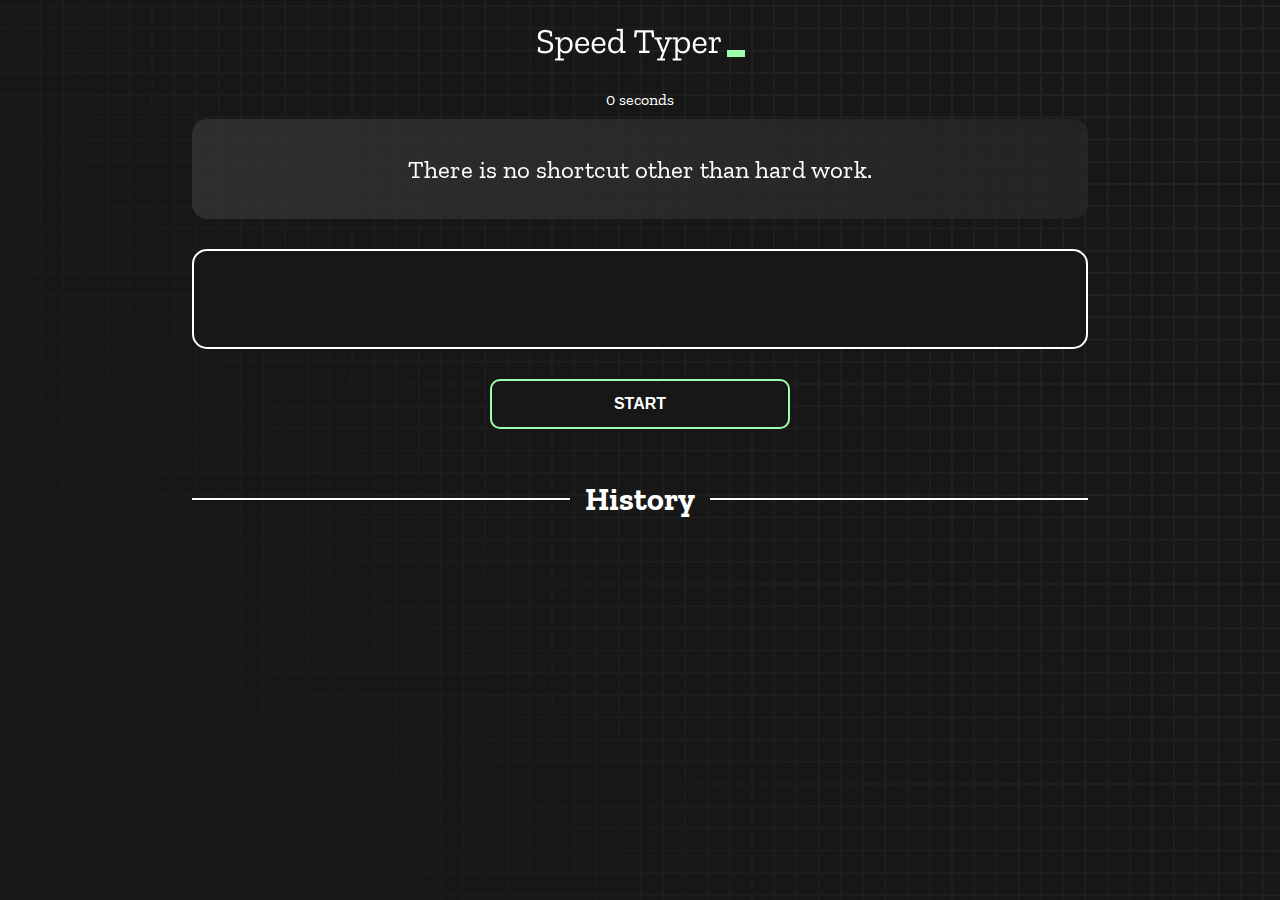
==== index.html @ 82f82e29 "Initial commit" ====
<!DOCTYPE html>
<html lang="en">
  <head>
    <meta charset="UTF-8" />
    <meta http-equiv="X-UA-Compatible" content="IE=edge" />
    <meta name="viewport" content="width=device-width, initial-scale=1.0" />
    <title>Speed Monster</title>
    <link rel="stylesheet" href="styles.css" />
    <link rel="preconnect" href="https://fonts.googleapis.com" />
    <link rel="preconnect" href="https://fonts.gstatic.com" crossorigin />
    <link
      href="https://fonts.googleapis.com/css2?family=Zilla+Slab:wght@300;400;500&display=swap"
      rel="stylesheet"
    />
  </head>
  <body>
    <h1 class="title"><img src="./logo.png" /></h1>
    <div id="show-time">0 seconds</div>

    <div class="box-container">
      <div id="question"></div>

      <div id="display" class="inactive"></div>

      <div class="buttons">
        <button id="starts">START</button>
      </div>

      <div class="divider-container">
        <div class="line"></div>
        <h1 class="title2">History</h1>
        <div class="line"></div>
      </div>
      <div id="histories"></div>
    </div>

    <div id="countdown"></div>
    <div id="modal-background" class="hidden"></div>
    <div id="result" class="hidden"></div>

    <script src="./history.js"></script>
    <script src="./script.js"></script>
  </body>
</html>
---- styles.css ----
* {
  padding: 0;
  margin: 0;
  box-sizing: border-box;
}

body {
  background-image: url("./bg.png");
  background-size: cover;
  background-position: left top;
  font-family: "Zilla Slab", serif;
}

.box-container {
  width: 70%;
  margin: 0 auto;
}

#question {
  height: 100px;
  display: flex;
  align-items: center;
  justify-content: center;
  color: white;
  font-size: 25px;
  border-radius: 15px;
  background: rgb(255, 255, 255);
  background: linear-gradient(
    92.49deg,
    rgba(255, 255, 255, 0.1) 0.18%,
    rgba(255, 255, 255, 0.05) 99.85%
  );
  backdrop-filter: blur(5px);
  margin-bottom: 30px;
}

#display {
  height: 100px;
  display: flex;
  flex-wrap: wrap;
  align-items: center;
  padding-left: 5rem;
  color: white;
  font-size: 32px;
  background-color: #171717;
  border: 2px solid #9dffad;
  border-radius: 15px;
}

#countdown {
  position: fixed;
  height: 100vh;
  width: 100vw;
  background-color: rgba(0, 0, 0, 0.8);
  top: 0;
  left: 0;
  display: flex;
  align-items: center;
  justify-content: center;
  font-size: 3rem;
  color: white;
  display: none;
}
#result {
  position: fixed;
  top: 10%; 
  left: 10%;
  transform: translate(-50%, -50%);
  height: 250px;
  width: 400px;
  background-color: #171717;
  border-radius: 15px;
  border: 2px solid #9dffad;
  color: white;
  text-align: center;
  padding: 2rem;
}
#show-time{
  text-align: center;
  color: white;
  margin: 10px 0;
}

.green {
  color: #9dffad;
}
.red {
  color: #eb6565;
}
.bold {
  font-weight: 700;
}
.inactive {
  border: 2px solid white !important;
}
.hidden {
  display: none;
}
.title {
  text-align: center;
  color: white;
  margin: 20px 0;
}

.divider-container {
  height: 80px;
  display: flex;
  justify-content: center;
  align-items: center;
  gap: 15px;
  margin: 0 auto;
}

.line {
  height: 2px;
  background: white;
  width: 100%;
}

.title2 {
  color: white;
  display: block;
}

.buttons {
  display: flex;
  justify-content: center;
  margin: 30px 0;
}
button {
  padding: 10px 20px;
  border: none;
  font-size: 16px;
  font-weight: bold;
  width: 300px;
  height: 50px;
  color: white;
  background-color: #171717;
  border-radius: 10px;
  border: 2px solid #9dffad;
  cursor: pointer;
}

#histories {
  display: flex;
  flex-wrap: wrap;
  justify-content: space-around;
}

.card {
  width: 100%;
  height: 100%;
  padding: 50px;
  display: flex;
  justify-content: space-between;
  align-items: center;
  padding: 20px 30px;
  color: white;
  border-radius: 15px;
  background: rgb(255, 255, 255);
  background: linear-gradient(
    92.49deg,
    rgba(255, 255, 255, 0.1) 0.18%,
    rgba(255, 255, 255, 0.05) 99.85%
  );
  backdrop-filter: blur(5px);
  margin-bottom: 30px;
}

#modal-background {
  background: rgb(255, 255, 255);
  background: linear-gradient(
    92.49deg,
    rgba(255, 255, 255, 0.1) 0.18%,
    rgba(255, 255, 255, 0.05) 99.85%
  );
  backdrop-filter: blur(5px);
  height: 100vh;
  width: 100%;
  position: fixed;
  top: 0;
}

@media only screen and (max-width: 700px) {
  .box-container {
    padding: 0 20px;
    width: 100%;
  }
  .card {
    flex-direction: column;
  }
}
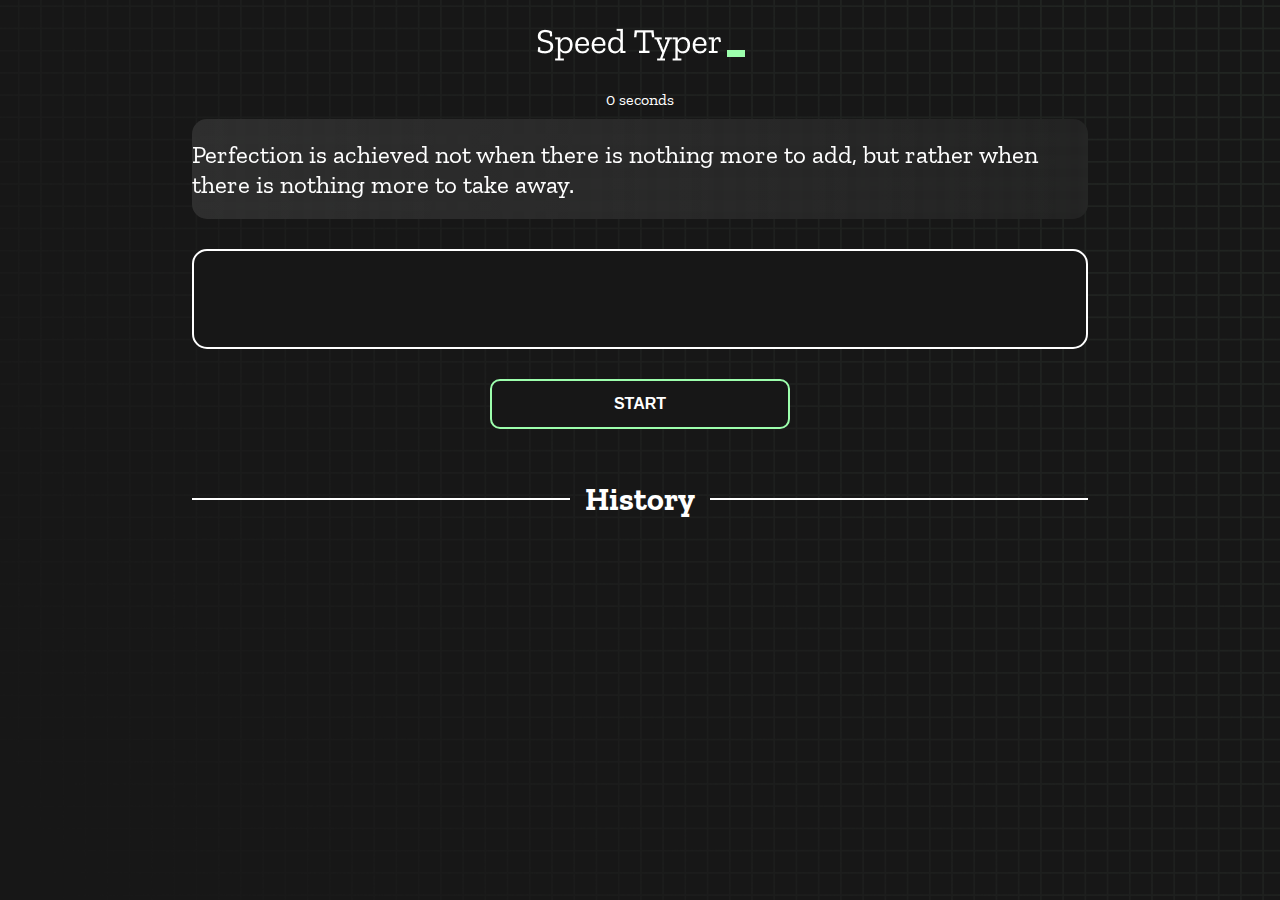
==== commit 71f720de: "start button fixed" ====
--- a/index.html
+++ b/index.html
@@ -1,44 +1,44 @@
 <!DOCTYPE html>
 <html lang="en">
-  <head>
-    <meta charset="UTF-8" />
-    <meta http-equiv="X-UA-Compatible" content="IE=edge" />
-    <meta name="viewport" content="width=device-width, initial-scale=1.0" />
-    <title>Speed Monster</title>
-    <link rel="stylesheet" href="styles.css" />
-    <link rel="preconnect" href="https://fonts.googleapis.com" />
-    <link rel="preconnect" href="https://fonts.gstatic.com" crossorigin />
-    <link
-      href="https://fonts.googleapis.com/css2?family=Zilla+Slab:wght@300;400;500&display=swap"
-      rel="stylesheet"
-    />
-  </head>
-  <body>
-    <h1 class="title"><img src="./logo.png" /></h1>
-    <div id="show-time">0 seconds</div>
 
-    <div class="box-container">
-      <div id="question"></div>
+<head>
+  <meta charset="UTF-8" />
+  <meta http-equiv="X-UA-Compatible" content="IE=edge" />
+  <meta name="viewport" content="width=device-width, initial-scale=1.0" />
+  <title>Speed Monster</title>
+  <link rel="stylesheet" href="styles.css" />
+  <link rel="preconnect" href="https://fonts.googleapis.com" />
+  <link rel="preconnect" href="https://fonts.gstatic.com" crossorigin />
+  <link href="https://fonts.googleapis.com/css2?family=Zilla+Slab:wght@300;400;500&display=swap" rel="stylesheet" />
+</head>
 
-      <div id="display" class="inactive"></div>
+<body>
+  <h1 class="title"><img src="./logo.png" /></h1>
+  <div id="show-time">0 seconds</div>
 
-      <div class="buttons">
-        <button id="starts">START</button>
-      </div>
+  <div class="box-container">
+    <div id="question"></div>
 
-      <div class="divider-container">
-        <div class="line"></div>
-        <h1 class="title2">History</h1>
-        <div class="line"></div>
-      </div>
-      <div id="histories"></div>
+    <div id="display" class="inactive"></div>
+
+    <div class="buttons">
+      <button id="start">START</button>
     </div>
 
-    <div id="countdown"></div>
-    <div id="modal-background" class="hidden"></div>
-    <div id="result" class="hidden"></div>
+    <div class="divider-container">
+      <div class="line"></div>
+      <h1 class="title2">History</h1>
+      <div class="line"></div>
+    </div>
+    <div id="histories"></div>
+  </div>
 
-    <script src="./history.js"></script>
-    <script src="./script.js"></script>
-  </body>
-</html>
+  <div id="countdown"></div>
+  <div id="modal-background" class="hidden"></div>
+  <div id="result" class="hidden"></div>
+
+  <script src="./history.js"></script>
+  <script src="./script.js"></script>
+</body>
+
+</html>--- a/styles.css
+++ b/styles.css
@@ -25,11 +25,9 @@
   font-size: 25px;
   border-radius: 15px;
   background: rgb(255, 255, 255);
-  background: linear-gradient(
-    92.49deg,
-    rgba(255, 255, 255, 0.1) 0.18%,
-    rgba(255, 255, 255, 0.05) 99.85%
-  );
+  background: linear-gradient(92.49deg,
+      rgba(255, 255, 255, 0.1) 0.18%,
+      rgba(255, 255, 255, 0.05) 99.85%);
   backdrop-filter: blur(5px);
   margin-bottom: 30px;
 }
@@ -61,9 +59,10 @@
   color: white;
   display: none;
 }
+
 #result {
   position: fixed;
-  top: 10%; 
+  top: 10%;
   left: 10%;
   transform: translate(-50%, -50%);
   height: 250px;
@@ -75,7 +74,8 @@
   text-align: center;
   padding: 2rem;
 }
-#show-time{
+
+#show-time {
   text-align: center;
   color: white;
   margin: 10px 0;
@@ -84,18 +84,23 @@
 .green {
   color: #9dffad;
 }
+
 .red {
   color: #eb6565;
 }
+
 .bold {
   font-weight: 700;
 }
+
 .inactive {
   border: 2px solid white !important;
 }
+
 .hidden {
   display: none;
 }
+
 .title {
   text-align: center;
   color: white;
@@ -127,6 +132,7 @@
   justify-content: center;
   margin: 30px 0;
 }
+
 button {
   padding: 10px 20px;
   border: none;
@@ -158,22 +164,18 @@
   color: white;
   border-radius: 15px;
   background: rgb(255, 255, 255);
-  background: linear-gradient(
-    92.49deg,
-    rgba(255, 255, 255, 0.1) 0.18%,
-    rgba(255, 255, 255, 0.05) 99.85%
-  );
+  background: linear-gradient(92.49deg,
+      rgba(255, 255, 255, 0.1) 0.18%,
+      rgba(255, 255, 255, 0.05) 99.85%);
   backdrop-filter: blur(5px);
   margin-bottom: 30px;
 }
 
 #modal-background {
   background: rgb(255, 255, 255);
-  background: linear-gradient(
-    92.49deg,
-    rgba(255, 255, 255, 0.1) 0.18%,
-    rgba(255, 255, 255, 0.05) 99.85%
-  );
+  background: linear-gradient(92.49deg,
+      rgba(255, 255, 255, 0.1) 0.18%,
+      rgba(255, 255, 255, 0.05) 99.85%);
   backdrop-filter: blur(5px);
   height: 100vh;
   width: 100%;
@@ -186,7 +188,8 @@
     padding: 0 20px;
     width: 100%;
   }
+
   .card {
     flex-direction: column;
   }
-}
+}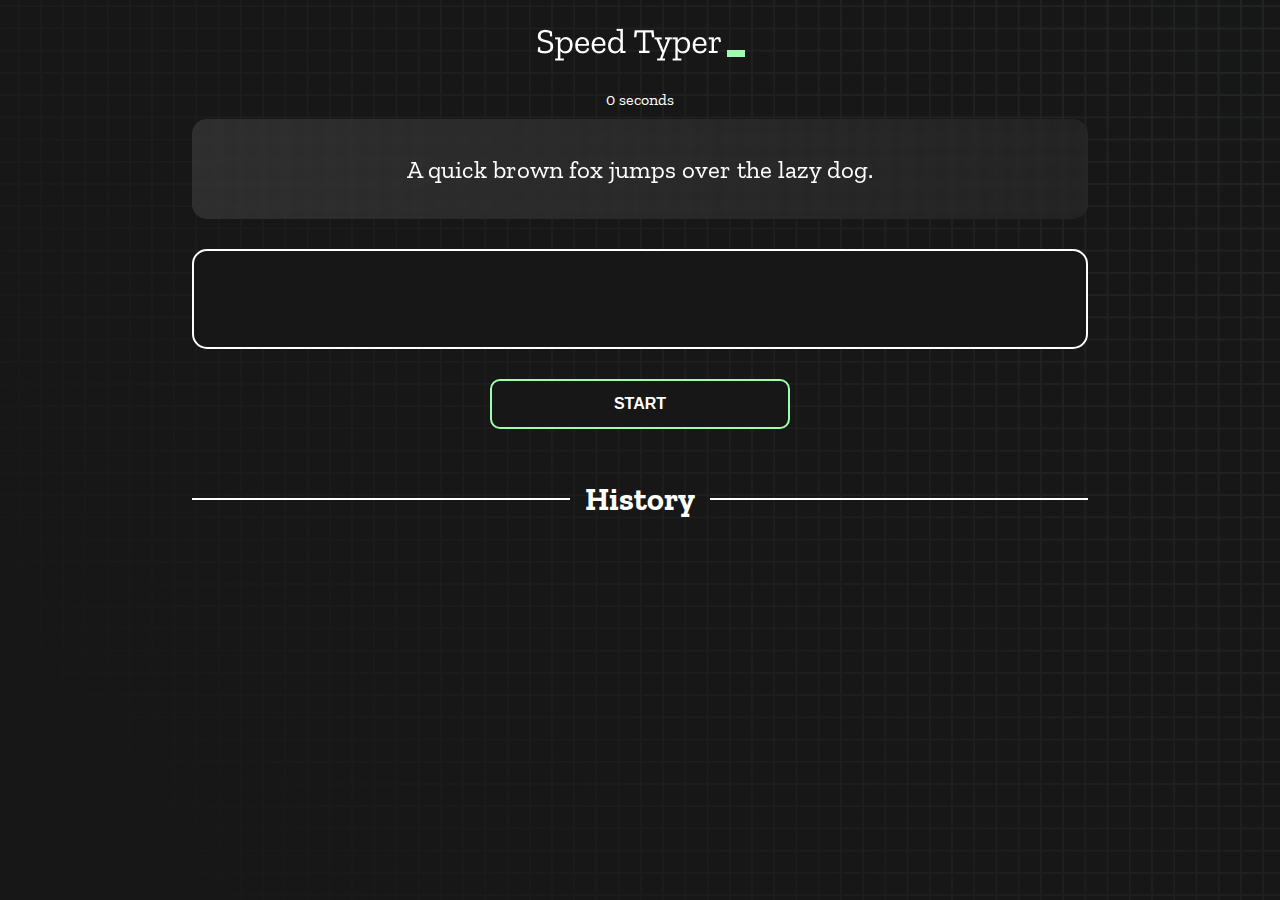
==== commit 2aa385fa: "blog page  added" ====
--- a/index.html
+++ b/index.html
@@ -6,7 +6,7 @@
   <meta http-equiv="X-UA-Compatible" content="IE=edge" />
   <meta name="viewport" content="width=device-width, initial-scale=1.0" />
   <title>Speed Monster</title>
-  <link rel="stylesheet" href="styles.css" />
+  <link rel="stylesheet" href="styles.css"/>
   <link rel="preconnect" href="https://fonts.googleapis.com" />
   <link rel="preconnect" href="https://fonts.gstatic.com" crossorigin />
   <link href="https://fonts.googleapis.com/css2?family=Zilla+Slab:wght@300;400;500&display=swap" rel="stylesheet" />
--- a/styles.css
+++ b/styles.css
@@ -14,6 +14,12 @@
 .box-container {
   width: 70%;
   margin: 0 auto;
+}
+
+.blog-div{
+  color: white;
+  margin: 5rem;
+  font-size: large;
 }
 
 #question {
@@ -44,6 +50,7 @@
   border: 2px solid #9dffad;
   border-radius: 15px;
 }
+
 
 #countdown {
   position: fixed;
@@ -62,8 +69,8 @@
 
 #result {
   position: fixed;
-  top: 10%;
-  left: 10%;
+  top: 50%;
+  left: 50%;
   transform: translate(-50%, -50%);
   height: 250px;
   width: 400px;
@@ -148,18 +155,16 @@
 }
 
 #histories {
-  display: flex;
-  flex-wrap: wrap;
-  justify-content: space-around;
+  display: grid;
+  grid-template-columns: repeat(3, 1fr);
+  gap: 10px;
 }
 
 .card {
   width: 100%;
   height: 100%;
   padding: 50px;
-  display: flex;
-  justify-content: space-between;
-  align-items: center;
+  display: grid;
   padding: 20px 30px;
   color: white;
   border-radius: 15px;
@@ -189,7 +194,12 @@
     width: 100%;
   }
 
+  #histories {
+    display: flex;
+    flex-wrap: wrap;
+  }
+
   .card {
-    flex-direction: column;
+    gap: 10px;
   }
 }